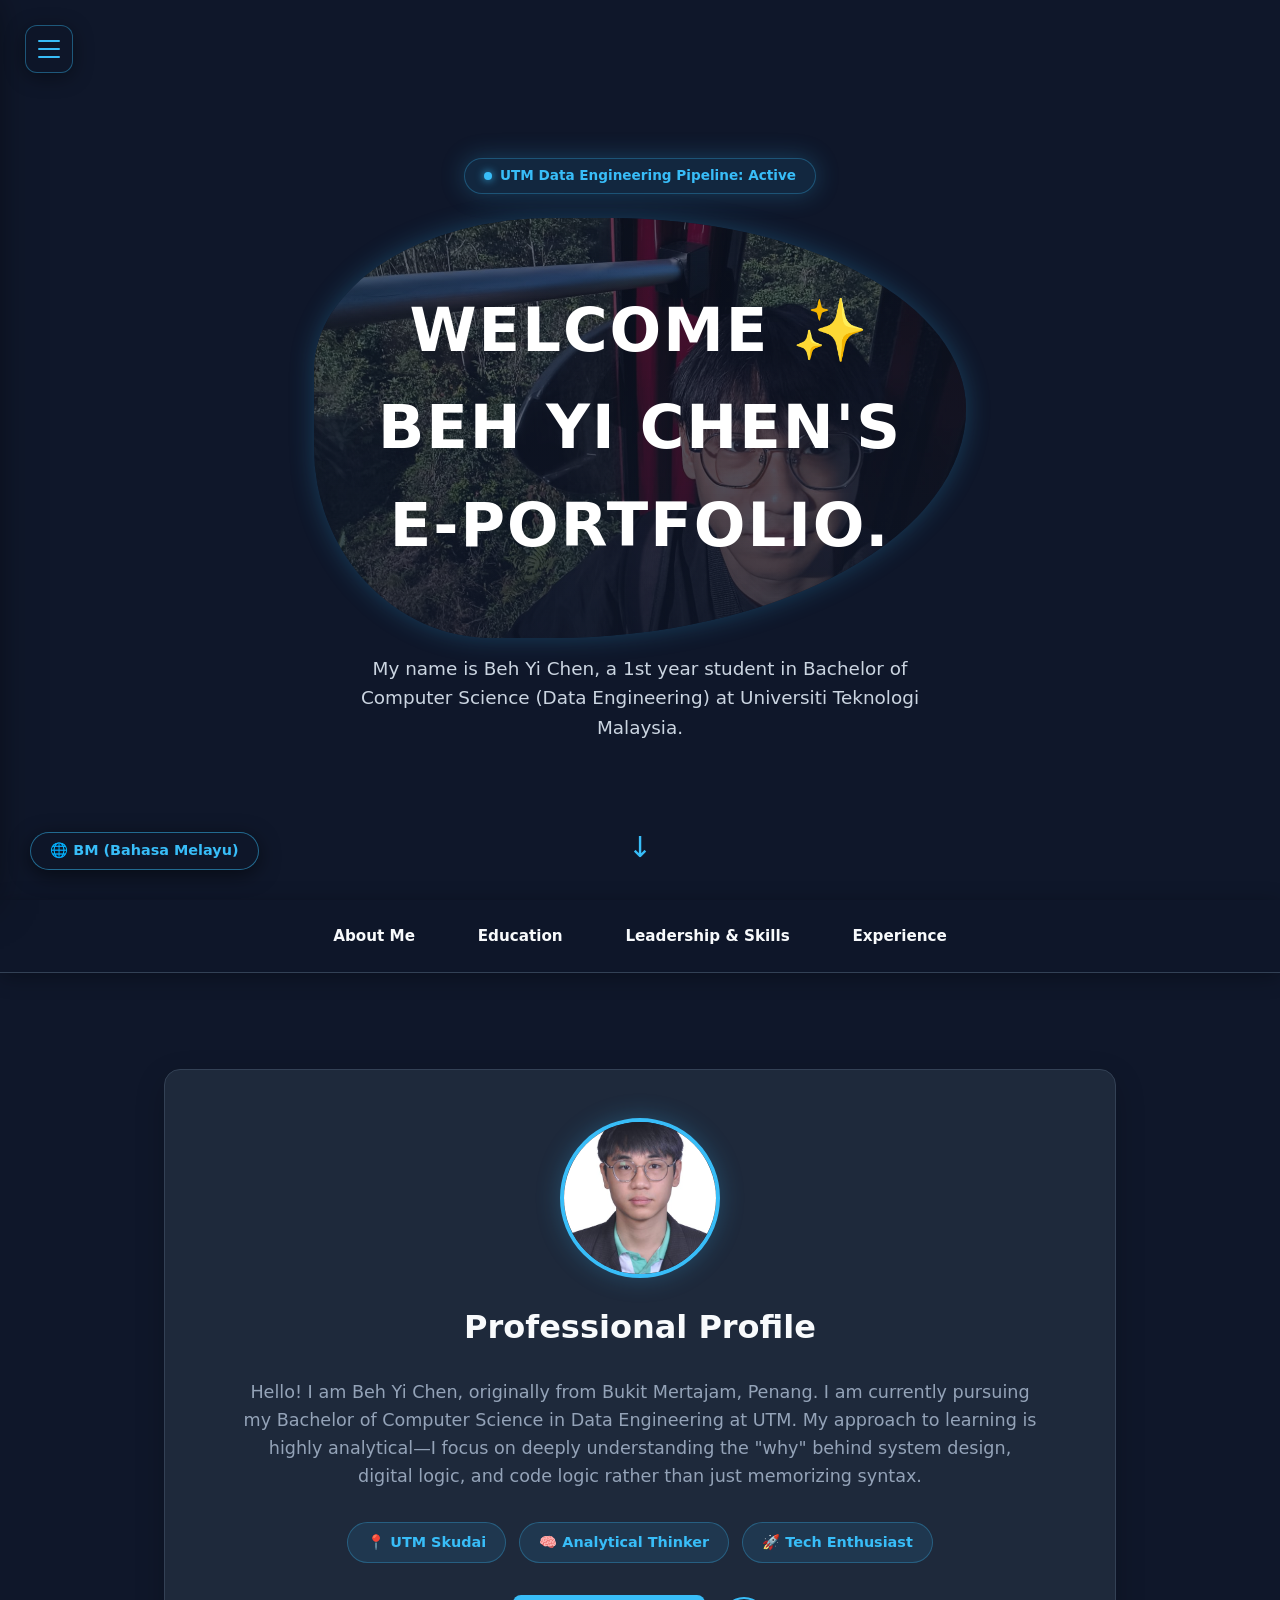
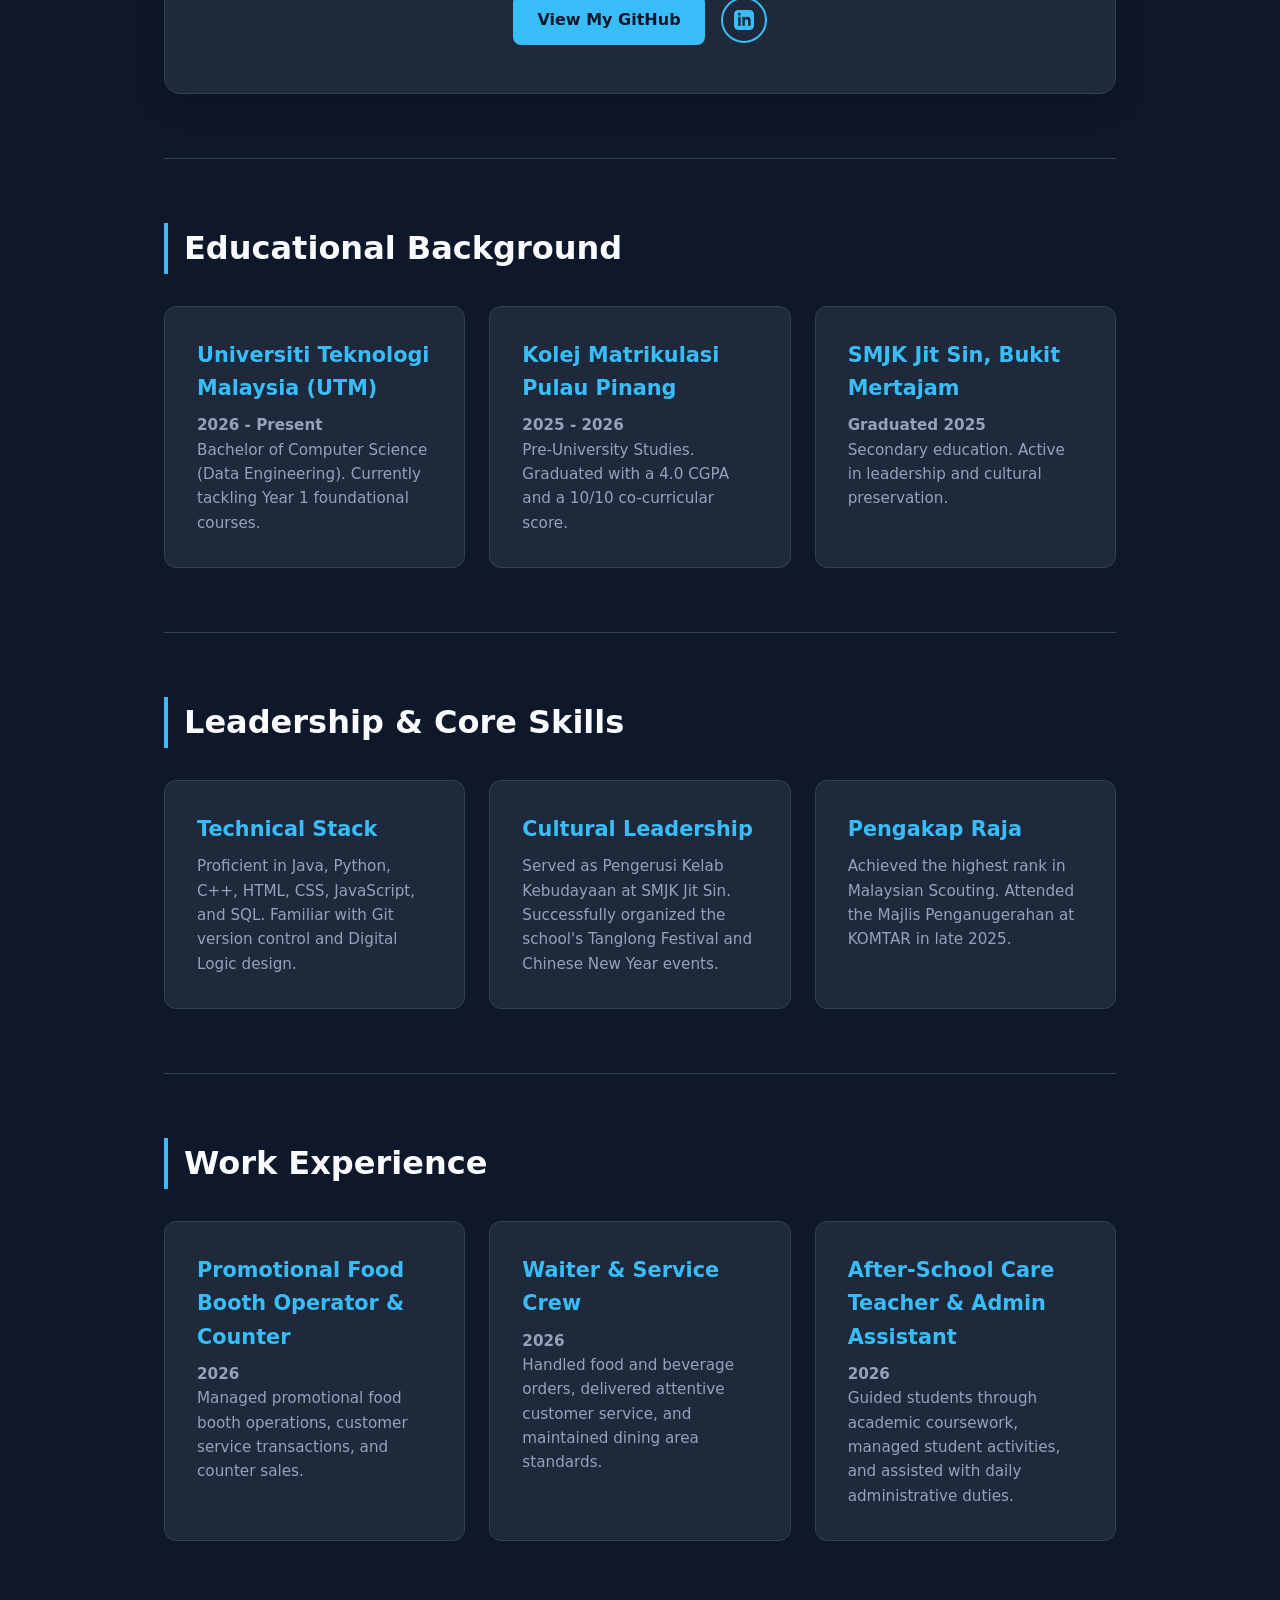
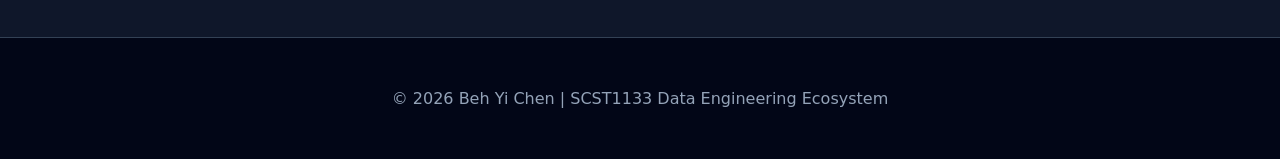
==== index.html @ 37c70fde "Initial portfolio upload" ====
<!DOCTYPE html>
<html lang="en">
<head>
  <meta charset="UTF-8">
  <meta name="viewport" content="width=device-width, initial-scale=1.0">
  <title>Beh Yi Chen | Data Engineering E-Portfolio</title>
  
  <style>
    /* --- 1. BASE SETTINGS & VARIABLES --- */
    :root {
      --bg-main: #0f172a;       /* Deep slate background */
      --bg-card: #1e293b;       /* Slightly lighter slate for cards */
      --accent-color: #38bdf8;  /* Vibrant tech blue */
      --text-main: #f8fafc;     /* Crisp white text */
      --text-muted: #94a3b8;    /* Gray text for secondary info */
      --glow-shadow: 0 0 25px rgba(56, 189, 248, 0.25);
    }

    html {
      scroll-behavior: smooth;
    }

    * {
      margin: 0;
      padding: 0;
      box-sizing: border-box;
      font-family: 'Segoe UI', system-ui, sans-serif;
      transition: background-color 0.3s ease, border-color 0.3s ease;
    }

    body {
      background-color: var(--bg-main);
      color: var(--text-main);
      line-height: 1.6;
      position: relative;
    }

    /* --- 2. TOP-LEFT HAMBURGER MENU ICON & DRAWER --- */
    .menu-icon-btn {
      position: fixed;
      top: 25px;
      left: 25px;
      width: 48px;
      height: 48px;
      background: rgba(15, 23, 42, 0.85);
      backdrop-filter: blur(12px);
      border: 1px solid rgba(56, 189, 248, 0.4);
      border-radius: 12px;
      display: flex;
      flex-direction: column;
      justify-content: center;
      align-items: center;
      gap: 6px;
      cursor: pointer;
      z-index: 1001;
      box-shadow: 0 4px 20px rgba(0,0,0,0.4);
      transition: all 0.3s ease;
    }

    .menu-icon-btn span {
      display: block;
      width: 22px;
      height: 2px;
      background-color: var(--accent-color);
      border-radius: 2px;
      transition: all 0.3s ease;
    }

    .menu-icon-btn:hover {
      background: var(--accent-color);
      border-color: var(--accent-color);
      box-shadow: var(--glow-shadow);
      transform: scale(1.05);
    }

    .menu-icon-btn:hover span {
      background-color: #0f172a;
    }

    /* Slide-out Navigation Drawer */
    .side-drawer {
      position: fixed;
      top: 0;
      left: -320px;
      width: 300px;
      height: 100vh;
      background: rgba(15, 23, 42, 0.96);
      backdrop-filter: blur(20px);
      border-right: 1px solid rgba(56, 189, 248, 0.3);
      z-index: 1002;
      padding: 3rem 2rem;
      transition: left 0.35s cubic-bezier(0.4, 0, 0.2, 1);
      box-shadow: 10px 0 40px rgba(0,0,0,0.6);
      overflow-y: auto;
    }

    .side-drawer.open {
      left: 0;
    }

    .drawer-header {
      font-size: 1.15rem;
      font-weight: 800;
      color: var(--accent-color);
      margin-bottom: 1.2rem;
      text-transform: uppercase;
      letter-spacing: 1px;
      border-bottom: 1px solid #334155;
      padding-bottom: 0.8rem;
    }

    .drawer-links {
      list-style: none;
      display: flex;
      flex-direction: column;
      gap: 1rem;
      margin-bottom: 2rem;
    }

    .drawer-links a {
      color: var(--text-main);
      text-decoration: none;
      font-size: 1.05rem;
      font-weight: 600;
      padding: 0.7rem 1rem;
      border-radius: 8px;
      background: rgba(30, 41, 59, 0.5);
      border: 1px solid #334155;
      display: block;
      transition: all 0.25s ease;
    }

    .drawer-links a:hover {
      background: rgba(56, 189, 248, 0.15);
      color: var(--accent-color);
      border-color: var(--accent-color);
      transform: translateX(6px);
      box-shadow: var(--glow-shadow);
    }

    /* Backdrop Overlay */
    .drawer-overlay {
      position: fixed;
      top: 0; left: 0; width: 100%; height: 100%;
      background: rgba(3, 7, 18, 0.7);
      backdrop-filter: blur(4px);
      z-index: 1000;
      opacity: 0;
      visibility: hidden;
      transition: all 0.3s ease;
    }

    .drawer-overlay.active {
      opacity: 1;
      visibility: visible;
    }

    /* --- 3. FULL SCREEN HERO SECTION --- */
    #hero-section {
      height: 100vh;
      display: flex;
      flex-direction: column;
      justify-content: center;
      align-items: center;
      text-align: center;
      background-color: var(--bg-main); 
      position: relative;
      color: white;
      overflow: hidden; 
    }

    .pipeline-badge {
      display: inline-flex;
      align-items: center;
      gap: 0.5rem;
      background: rgba(56, 189, 248, 0.1);
      border: 1px solid rgba(56, 189, 248, 0.3);
      padding: 0.4rem 1.2rem;
      border-radius: 50px;
      font-size: 0.85rem;
      font-weight: 600;
      color: var(--accent-color);
      margin-bottom: 1.5rem;
      animation: fadeInDown 0.8s ease-out;
      box-shadow: var(--glow-shadow);
    }

    .status-dot {
      width: 8px;
      height: 8px;
      background-color: var(--accent-color);
      border-radius: 50%;
      box-shadow: 0 0 8px var(--accent-color);
      animation: pulseDot 2s infinite;
    }

    @keyframes pulseDot {
      0% { transform: scale(0.95); opacity: 0.8; }
      50% { transform: scale(1.2); opacity: 1; }
      100% { transform: scale(0.95); opacity: 0.8; }
    }

    .title-container {
      position: relative;
      display: flex;
      justify-content: center;
      align-items: center;
      padding: 4rem; 
      margin-bottom: 1rem;
    }

    .photo-frame {
      position: absolute;
      top: 0; left: 0; right: 0; bottom: 0;
      z-index: 0; 
      background: linear-gradient(rgba(15, 23, 42, 0.6), rgba(15, 23, 42, 0.8)), url('image/WhatsApp Image 2026-11-10 at 23.39.42.jpeg') center/cover;
      border-radius: 40% 60% 70% 30% / 40% 50% 60% 50%;
      animation: morphBlob 8s ease-in-out infinite alternate;
      box-shadow: var(--glow-shadow); 
    }

    #hero-section h1 {
      position: relative;
      z-index: 1; 
      font-size: 3.8rem;
      letter-spacing: 2px;
      text-transform: uppercase;
      animation: fadeInDown 1s ease-out;
    }

    #hero-section p {
      font-size: 1.15rem;
      color: #cbd5e1;
      max-width: 620px;
      animation: fadeInUp 1s ease-out 0.3s both;
      position: relative;
      z-index: 1;
    }

    .scroll-arrow {
      position: absolute;
      bottom: 30px;
      font-size: 1.8rem;
      color: var(--accent-color);
      text-decoration: none;
      animation: bounce 2s infinite, fadeIn 1s ease-out 1s both;
    }

    /* --- 4. STICKY NAVIGATION --- */
    nav {
      position: sticky;
      top: 0;
      background-color: rgba(15, 23, 42, 0.92);
      backdrop-filter: blur(12px);
      padding: 1rem;
      text-align: center;
      z-index: 99;
      border-bottom: 1px solid #334155;
      box-shadow: 0 4px 20px rgba(0,0,0,0.3);
    }
    
    nav a {
      color: var(--text-main);
      text-decoration: none;
      margin: 0 0.8rem;
      font-weight: 600;
      padding: 0.5rem 1rem;
      border-radius: 6px;
      transition: all 0.25s ease;
      display: inline-block;
      font-size: 0.95rem;
    }

    nav a:hover, nav a.active-nav {
      background-color: var(--bg-card);
      color: var(--accent-color);
      transform: translateY(-2px);
      box-shadow: var(--glow-shadow);
    }

    /* --- 5. MAIN LAYOUT & SECTIONS --- */
    main {
      max-width: 1000px;
      margin: 0 auto;
      padding: 2rem 1.5rem;
    }

    section {
      padding: 4rem 0;
      border-bottom: 1px solid #334155;
    }

    section:last-child {
      border-bottom: none;
    }

    h2 {
      font-size: 2rem;
      margin-bottom: 2rem;
      color: var(--text-main);
      border-left: 4px solid var(--accent-color);
      padding-left: 1rem;
    }

    /* --- 6. ABOUT SECTION & PROFILE --- */
    .about-card {
      background-color: var(--bg-card);
      padding: 3rem 2rem;
      border-radius: 16px;
      border: 1px solid #334155;
      box-shadow: 0 10px 30px rgba(0,0,0,0.2);
      text-align: center;
      transition: all 0.3s ease;
    }

    .about-card:hover {
      border-color: var(--accent-color);
      box-shadow: var(--glow-shadow);
    }

    .profile-container {
      display: flex;
      flex-direction: column;
      align-items: center;
      margin-bottom: 1.5rem;
    }

    .profile-pic {
      width: 160px;
      height: 160px;
      border-radius: 50%;
      object-fit: cover;
      border: 4px solid var(--accent-color);
      box-shadow: var(--glow-shadow);
      margin-bottom: 1.5rem;
      transition: transform 0.3s ease;
    }

    .profile-pic:hover {
      transform: scale(1.05);
    }

    .badge-container {
      display: flex;
      flex-wrap: wrap;
      justify-content: center;
      gap: 0.8rem;
      margin: 2rem 0;
    }

    .badge {
      background: rgba(56, 189, 248, 0.1);
      color: var(--accent-color);
      padding: 0.5rem 1.2rem;
      border-radius: 50px;
      font-size: 0.9rem;
      font-weight: 600;
      border: 1px solid rgba(56, 189, 248, 0.3);
    }

    /* --- 7. GENERAL GRID CARDS --- */
    .grid-container {
      display: grid;
      grid-template-columns: repeat(auto-fit, minmax(280px, 1fr));
      gap: 1.5rem;
    }

    .card {
      background-color: var(--bg-card);
      padding: 2rem;
      border-radius: 12px;
      border: 1px solid #334155;
      transition: all 0.3s ease;
      cursor: pointer;
    }

    .card:hover {
      transform: translateY(-5px);
      border-color: var(--accent-color);
      box-shadow: 0 12px 25px rgba(0, 0, 0, 0.3), var(--glow-shadow);
    }

    .card h3 {
      color: var(--accent-color);
      margin-bottom: 0.5rem;
      font-size: 1.3rem;
    }

    .card p {
      color: var(--text-muted);
      font-size: 0.95rem;
    }

    /* --- 8. BUTTONS & LINKEDIN --- */
    .action-buttons {
      display: flex;
      justify-content: center;
      align-items: center;
      gap: 1rem; 
      margin-top: 1.5rem;
    }

    .btn {
      display: inline-block;
      padding: 0.75rem 1.5rem;
      background-color: var(--accent-color);
      color: #0f172a;
      text-decoration: none;
      border-radius: 8px;
      font-weight: bold;
      transition: all 0.2s ease;
      border: none;
      cursor: pointer;
    }

    .btn:hover {
      background-color: #7dd3fc;
      box-shadow: var(--glow-shadow);
    }

    .btn-icon {
      display: inline-flex;
      justify-content: center;
      align-items: center;
      width: 46px; 
      height: 46px;
      background-color: transparent;
      color: var(--accent-color);
      border: 2px solid var(--accent-color);
      border-radius: 50%;
      transition: all 0.2s ease;
      text-decoration: none;
    }

    .btn-icon:hover {
      background-color: var(--accent-color);
      color: #0f172a; 
      box-shadow: var(--glow-shadow);
    }

    /* --- 9. FLOATING CONTROLS (Bottom-Left & Bottom-Right) --- */
    .lang-floating-btn {
      position: fixed;
      bottom: 30px;
      left: 30px;
      background: rgba(15, 23, 42, 0.9);
      backdrop-filter: blur(12px);
      color: var(--accent-color);
      border: 1px solid rgba(56, 189, 248, 0.5);
      padding: 0.6rem 1.2rem;
      border-radius: 50px;
      display: flex;
      align-items: center;
      gap: 0.5rem;
      font-weight: 700;
      font-size: 0.9rem;
      z-index: 999;
      cursor: pointer;
      transition: all 0.3s ease;
      box-shadow: 0 5px 20px rgba(0,0,0,0.5);
    }

    .lang-floating-btn:hover {
      background: var(--accent-color);
      color: #0f172a;
      box-shadow: var(--glow-shadow);
      transform: translateY(-3px);
    }

    .back-to-top {
      position: fixed;
      bottom: 30px;
      right: 30px;
      width: 45px;
      height: 45px;
      background: rgba(15, 23, 42, 0.85);
      backdrop-filter: blur(10px);
      color: var(--accent-color);
      border: 1px solid rgba(56, 189, 248, 0.4);
      border-radius: 50%;
      display: flex;
      justify-content: center;
      align-items: center;
      text-decoration: none;
      font-size: 1.2rem;
      z-index: 999;
      opacity: 0;
      visibility: hidden;
      transition: all 0.3s ease;
      box-shadow: 0 5px 15px rgba(0,0,0,0.5);
    }

    .back-to-top.visible {
      opacity: 1;
      visibility: visible;
    }

    .back-to-top:hover {
      background: var(--accent-color);
      color: #0f172a;
      box-shadow: var(--glow-shadow);
      transform: translateY(-3px);
    }

    /* --- 10. FOOTER --- */
    footer {
      text-align: center;
      padding: 3rem 1rem;
      background-color: #020617;
      color: var(--text-muted);
      border-top: 1px solid #334155;
    }

    /* --- 11. ANIMATIONS --- */
    @keyframes morphBlob {
      0% { border-radius: 40% 60% 70% 30% / 40% 50% 60% 50%; }
      100% { border-radius: 60% 40% 30% 70% / 60% 30% 70% 40%; }
    }
    @keyframes fadeInDown {
      from { opacity: 0; transform: translateY(-30px); }
      to { opacity: 1; transform: translateY(0); }
    }
    @keyframes fadeInUp {
      from { opacity: 0; transform: translateY(30px); }
      to { opacity: 1; transform: translateY(0); }
    }
    @keyframes fadeIn {
      from { opacity: 0; }
      to { opacity: 1; }
    }
    @keyframes bounce {
      0%, 20%, 50%, 80%, 100% { transform: translateY(0); }
      40% { transform: translateY(-20px); }
      60% { transform: translateY(-10px); }
    }
  </style>
</head>
<body>

  <!-- Top-Left Hamburger Menu Button -->
  <button class="menu-icon-btn" onclick="toggleDrawer()" aria-label="Toggle Menu">
    <span></span>
    <span></span>
    <span></span>
  </button>

  <!-- Slide-Out Drawer Menu (Includes Navigation & Contact Me) -->
  <div id="sideDrawer" class="side-drawer">
    <div class="drawer-header" data-en="Navigation" data-ms="Navigasi">Navigation</div>
    <ul class="drawer-links">
      <li><a href="index.html" data-en="🏠 Home" data-ms="🏠 Utama">🏠 Home</a></li>
      <li><a href="academics.html" data-en="📚 Academics Website" data-ms="📚 Laman Akademik">📚 Academics Website</a></li>
      <li><a href="projects.html" data-en="💻 Projects Website" data-ms="💻 Laman Projek">💻 Projects Website</a></li>
      <li><a href="curriculums.html" data-en="🏆 Curriculums Website" data-ms="🏆 Laman Kokurikulum">🏆 Curriculums Website</a></li>
    </ul>

    <div class="drawer-header" data-en="📞 Contact Me" data-ms="📞 Hubungi Saya">📞 Contact Me</div>
    <ul class="drawer-links">
      <li><a href="https://github.com/Chenbeh1219" target="_blank">🐙 GitHub</a></li>
      <li><a href="https://www.linkedin.com/in/beh-yi-chen-098758243/" target="_blank">💼 LinkedIn</a></li>
      <li><a href="mailto:behyichen1219@gmail.com">✉️ Email</a></li>
    </ul>
  </div>
  <div id="drawerOverlay" class="drawer-overlay" onclick="toggleDrawer()"></div>

  <!-- Bottom-Left Language Toggle Button -->
  <button id="langToggleBtn" class="lang-floating-btn" onclick="toggleLanguage()">
    🌐 BM (Bahasa Melayu)
  </button>

  <!-- Bottom-Right Back-to-Top Button -->
  <a href="#hero-section" id="backToTopBtn" class="back-to-top" title="Back to Top">↑</a>

  <!-- FULL SCREEN HERO SECTION -->
  <header id="hero-section">
    <div class="pipeline-badge" data-en="<span class='status-dot'></span> UTM Data Engineering Pipeline: Active" data-ms="<span class='status-dot'></span> Saluran Kejuruteraan Data UTM: Aktif">
      <span class="status-dot"></span> UTM Data Engineering Pipeline: Active
    </div>

    <div class="title-container">
      <div class="photo-frame"></div>
      <h1 data-en="Welcome ✨<br>Beh Yi Chen's<br>E-Portfolio." data-ms="Selamat Datang ✨<br>E-Portfolio<br>Beh Yi Chen.">Welcome ✨<br>Beh Yi Chen's<br>E-Portfolio.</h1>
    </div>
    <p data-en="My name is Beh Yi Chen, a 1st year student in Bachelor of Computer Science (Data Engineering) at Universiti Teknologi Malaysia." data-ms="Nama saya Beh Yi Chen, seorang pelajar tahun pertama Ijazah Sarjana Muda Sains Komputer (Kejuruteraan Data) di Universiti Teknologi Malaysia.">My name is Beh Yi Chen, a 1st year student in Bachelor of Computer Science (Data Engineering) at Universiti Teknologi Malaysia.</p>
    <a href="#nav-bar" class="scroll-arrow">↓</a>
  </header>

  <!-- STICKY NAVIGATION (Curriculums removed from here) -->
  <nav id="nav-bar">
    <a href="#about" class="nav-link" data-en="About Me" data-ms="Tentang Saya">About Me</a>
    <a href="#education" class="nav-link" data-en="Education" data-ms="Pendidikan">Education</a>
    <a href="#leadership" class="nav-link" data-en="Leadership & Skills" data-ms="Kepimpinan & Kemahiran">Leadership & Skills</a>
    <a href="#experience" class="nav-link" data-en="Experience" data-ms="Pengalaman">Experience</a>
  </nav>

  <!-- MAIN CONTENT -->
  <main>
    
    <!-- UPGRADED ABOUT SECTION -->
    <section id="about">
      <div class="about-card">
        
        <div class="profile-container">
          <!-- Exact user image path preserved -->
          <img src="image/WhatsApp Image 2026-10-11 at 23.28.41.jpeg" alt="Beh Yi Chen" class="profile-pic">
          <h2 style="border-left: none; padding-left: 0; margin-bottom: 0;" data-en="Professional Profile" data-ms="Profil Profesional">Professional Profile</h2>
        </div>
        
        <p style="font-size: 1.1rem; max-width: 800px; margin: 0 auto; color: var(--text-muted);" 
           data-en="Hello! I am Beh Yi Chen, originally from Bukit Mertajam, Penang. I am currently pursuing my Bachelor of Computer Science in Data Engineering at UTM. My approach to learning is highly analytical—I focus on deeply understanding the 'why' behind system design, digital logic, and code logic rather than just memorizing syntax."
           data-ms="Helo! Saya Beh Yi Chen, berasal dari Bukit Mertajam, Pulau Pinang. Saya kini sedang menuntut dalam Ijazah Sarjana Muda Sains Komputer (Kejuruteraan Data) di UTM. Pendekatan pembelajaran saya adalah sangat analitikal—saya memberi tumpuan kepada pemahaman mendalam tentang 'mengapa' disebalik reka bentuk sistem, logik digital, dan logik kod berbanding hanya menghafal sintaks.">
          Hello! I am Beh Yi Chen, originally from Bukit Mertajam, Penang. I am currently pursuing my Bachelor of Computer Science in Data Engineering at UTM. My approach to learning is highly analytical—I focus on deeply understanding the "why" behind system design, digital logic, and code logic rather than just memorizing syntax.
        </p>

        <div class="badge-container">
          <span class="badge">📍 UTM Skudai</span>
          <span class="badge" data-en="🧠 Analytical Thinker" data-ms="🧠 Pemikir Analitikal">🧠 Analytical Thinker</span>
          <span class="badge" data-en="🚀 Tech Enthusiast" data-ms="🚀 Peminat Teknologi">🚀 Tech Enthusiast</span>
        </div>
        
        <div class="action-buttons">
          <a href="https://github.com/Chenbeh1219" target="_blank" class="btn" data-en="View My GitHub" data-ms="Lihat GitHub Saya">View My GitHub</a>
          <a href="https://www.linkedin.com/in/beh-yi-chen-098758243/" target="_blank" class="btn-icon" title="View My LinkedIn">
            <svg xmlns="http://www.w3.org/2000/svg" viewBox="0 0 24 24" width="20" height="20" fill="currentColor">
              <path d="M19 0h-14c-2.761 0-5 2.239-5 5v14c0 2.761 2.239 5 5 5h14c2.762 0 5-2.239 5-5v-14c0-2.761-2.238-5-5-5zm-11 19h-3v-11h3v11zm-1.5-12.268c-.966 0-1.75-.79-1.75-1.764s.784-1.764 1.75-1.764 1.75.79 1.75 1.764-.783 1.764-1.75 1.764zm13.5 12.268h-3v-5.604c0-3.368-4-3.113-4 0v5.604h-3v-11h3v1.765c1.396-2.586 7-2.777 7 2.476v6.759z"/>
            </svg>
          </a>
        </div>
      
      </div>
    </section>

    <!-- EDUCATION TIMELINE -->
    <section id="education">
      <h2 data-en="Educational Background" data-ms="Latar Belakang Pendidikan">Educational Background</h2>
      <div class="grid-container">
        
        <div class="card">
          <h3>Universiti Teknologi Malaysia (UTM)</h3>
          <p><strong>2026 - <span data-en="Present" data-ms="Kini">Present</span></strong></p>
          <p data-en="Bachelor of Computer Science (Data Engineering). Currently tackling Year 1 foundational courses." data-ms="Ijazah Sarjana Muda Sains Komputer (Kejuruteraan Data). Sedang menempuh kursus asas Tahun 1.">Bachelor of Computer Science (Data Engineering). Currently tackling Year 1 foundational courses.</p>
        </div>

        <div class="card">
          <h3>Kolej Matrikulasi Pulau Pinang</h3>
          <p><strong>2025 - 2026</strong></p>
          <p data-en="Pre-University Studies. Graduated with a 4.0 CGPA and a 10/10 co-curricular score." data-ms="Pengajian Pra-Universiti. Graduasi dengan PNGK 4.0 dan skor kokurikulum 10/10.">Pre-University Studies. Graduated with a 4.0 CGPA and a 10/10 co-curricular score.</p>
        </div>

        <div class="card">
          <h3>SMJK Jit Sin, Bukit Mertajam</h3>
          <p><strong data-en="Graduated 2025" data-ms="Tamat 2025">Graduated 2025</strong></p>
          <p data-en="Secondary education. Active in leadership and cultural preservation." data-ms="Pendidikan menengah. Aktif dalam kepimpinan dan pemuliharaan budaya.">Secondary education. Active in leadership and cultural preservation.</p>
        </div>

      </div>
    </section>

    <!-- LEADERSHIP & SKILLS SECTION -->
    <section id="leadership">
      <h2 data-en="Leadership & Core Skills" data-ms="Kepimpinan & Kemahiran Teras">Leadership & Core Skills</h2>
      <div class="grid-container">
        
        <div class="card">
          <h3 data-en="Technical Stack" data-ms="Timbunan Teknikal">Technical Stack</h3>
          <p data-en="Proficient in Java, Python, C++, HTML, CSS, JavaScript, and SQL. Familiar with Git version control and Digital Logic design." data-ms="Mahir dalam Java, Python, C++, HTML, CSS, JavaScript, dan SQL. Berpengalaman dengan kawalan versi Git dan reka bentuk Logik Digital.">Proficient in Java, Python, C++, HTML, CSS, JavaScript, and SQL. Familiar with Git version control and Digital Logic design.</p>
        </div>

        <div class="card">
          <h3 data-en="Cultural Leadership" data-ms="Kepimpinan Kebudayaan">Cultural Leadership</h3>
          <p data-en="Served as Pengerusi Kelab Kebudayaan at SMJK Jit Sin. Successfully organized the school's Tanglong Festival and Chinese New Year events." data-ms="Pernah berkhidmat sebagai Pengerusi Kelab Kebudayaan di SMJK Jit Sin. Berjaya menganjurkan Pesta Tanglung dan sambutan Tahun Baru Cina sekolah.">Served as Pengerusi Kelab Kebudayaan at SMJK Jit Sin. Successfully organized the school's Tanglong Festival and Chinese New Year events.</p>
        </div>

        <div class="card">
          <h3>Pengakap Raja</h3>
          <p data-en="Achieved the highest rank in Malaysian Scouting. Attended the Majlis Penganugerahan at KOMTAR in late 2025." data-ms="Mencapai pangkat tertinggi dalam Pengakap Malaysia. Menghadiri Majlis Penganugerahan di KOMTAR pada lewat 2025.">Achieved the highest rank in Malaysian Scouting. Attended the Majlis Penganugerahan at KOMTAR in late 2025.</p>
        </div>

      </div>
    </section>

    <!-- EXPERIENCE SECTION (Moved to Bottom) -->
    <section id="experience">
      <h2 data-en="Work Experience" data-ms="Pengalaman Kerja">Work Experience</h2>
      <div class="grid-container">
        
        <div class="card">
          <h3 data-en="Promotional Food Booth Operator & Counter" data-ms="Pengendali Gerai Makanan Promosi & Kaunter">Promotional Food Booth Operator & Counter</h3>
          <p><strong>2026</strong></p>
          <p data-en="Managed promotional food booth operations, customer service transactions, and counter sales." data-ms="Menguruskan operasi gerai makanan promosi, transaksi perkhidmatan pelanggan, dan jualan kaunter.">Managed promotional food booth operations, customer service transactions, and counter sales.</p>
        </div>

        <div class="card">
          <h3 data-en="Waiter & Service Crew" data-ms="Pelayan & Kru Perkhidmatan">Waiter & Service Crew</h3>
          <p><strong>2026</strong></p>
          <p data-en="Handled food and beverage orders, delivered attentive customer service, and maintained dining area standards." data-ms="Mengendalikan pesanan makanan dan minuman, memberikan perkhidmatan pelanggan yang teliti, dan mengekalkan kawasan makan.">Handled food and beverage orders, delivered attentive customer service, and maintained dining area standards.</p>
        </div>

        <div class="card">
          <h3 data-en="After-School Care Teacher & Admin Assistant" data-ms="Guru Pusat Tuisyen & Pembantu Pentadbiran">After-School Care Teacher & Admin Assistant</h3>
          <p><strong>2026</strong></p>
          <p data-en="Guided students through academic coursework, managed student activities, and assisted with daily administrative duties." data-ms="Membimbing pelajar melalui kerja kursus akademik, menguruskan aktiviti pelajar, dan membantu tugas pentadbiran harian.">Guided students through academic coursework, managed student activities, and assisted with daily administrative duties.</p>
        </div>

      </div>
    </section>
  </main>

  <!-- FOOTER -->
  <footer>
    <p>&copy; 2026 Beh Yi Chen | SCST1133 <span data-en="Data Engineering Ecosystem" data-ms="Ekosistem Kejuruteraan Data">Data Engineering Ecosystem</span></p>
  </footer>

  <!-- --- JAVASCRIPT FOR DRAWER, LANGUAGE, & SCROLL --- -->
  <script>
    // 1. Toggle Hamburger Menu Drawer
    function toggleDrawer() {
      const drawer = document.getElementById('sideDrawer');
      const overlay = document.getElementById('drawerOverlay');
      drawer.classList.toggle('open');
      overlay.classList.toggle('active');
    }

    // 2. Language Toggle Function
    let currentLang = 'en';

    function toggleLanguage() {
      const btn = document.getElementById('langToggleBtn');
      const translatableElements = document.querySelectorAll('[data-en][data-ms]');

      if (currentLang === 'en') {
        currentLang = 'ms';
        btn.innerHTML = '🌐 EN (Switch to English)';
        localStorage.setItem('portfolio-lang', 'ms');
      } else {
        currentLang = 'en';
        btn.innerHTML = '🌐 BM (Bahasa Melayu)';
        localStorage.setItem('portfolio-lang', 'en');
      }

      translatableElements.forEach(el => {
        el.innerHTML = el.getAttribute(`data-${currentLang}`);
      });
    }

    // Load saved language preference on startup
    window.addEventListener('DOMContentLoaded', () => {
      const savedLang = localStorage.getItem('portfolio-lang');
      if (savedLang === 'ms') {
        currentLang = 'en';
        toggleLanguage();
      }
    });

    // 3. Show/Hide Back-to-Top Button on Scroll
    const backToTopBtn = document.getElementById('backToTopBtn');
    window.addEventListener('scroll', () => {
      if (window.scrollY > 400) {
        backToTopBtn.classList.add('visible');
      } else {
        backToTopBtn.classList.remove('visible');
      }
    });

    // 4. Active Scroll-Spy for Navbar Links
    const sections = document.querySelectorAll('section');
    const navLinks = document.querySelectorAll('.nav-link');

    window.addEventListener('scroll', () => {
      let current = '';
      sections.forEach(section => {
        const sectionTop = section.offsetTop;
        if (pageYOffset >= (sectionTop - 150)) {
          current = section.getAttribute('id');
        }
      });

      navLinks.forEach(link => {
        link.classList.remove('active-nav');
        if (link.getAttribute('href') === `#${current}`) {
          link.classList.add('active-nav');
        }
      });
    });
  </script>

</body>
</html>
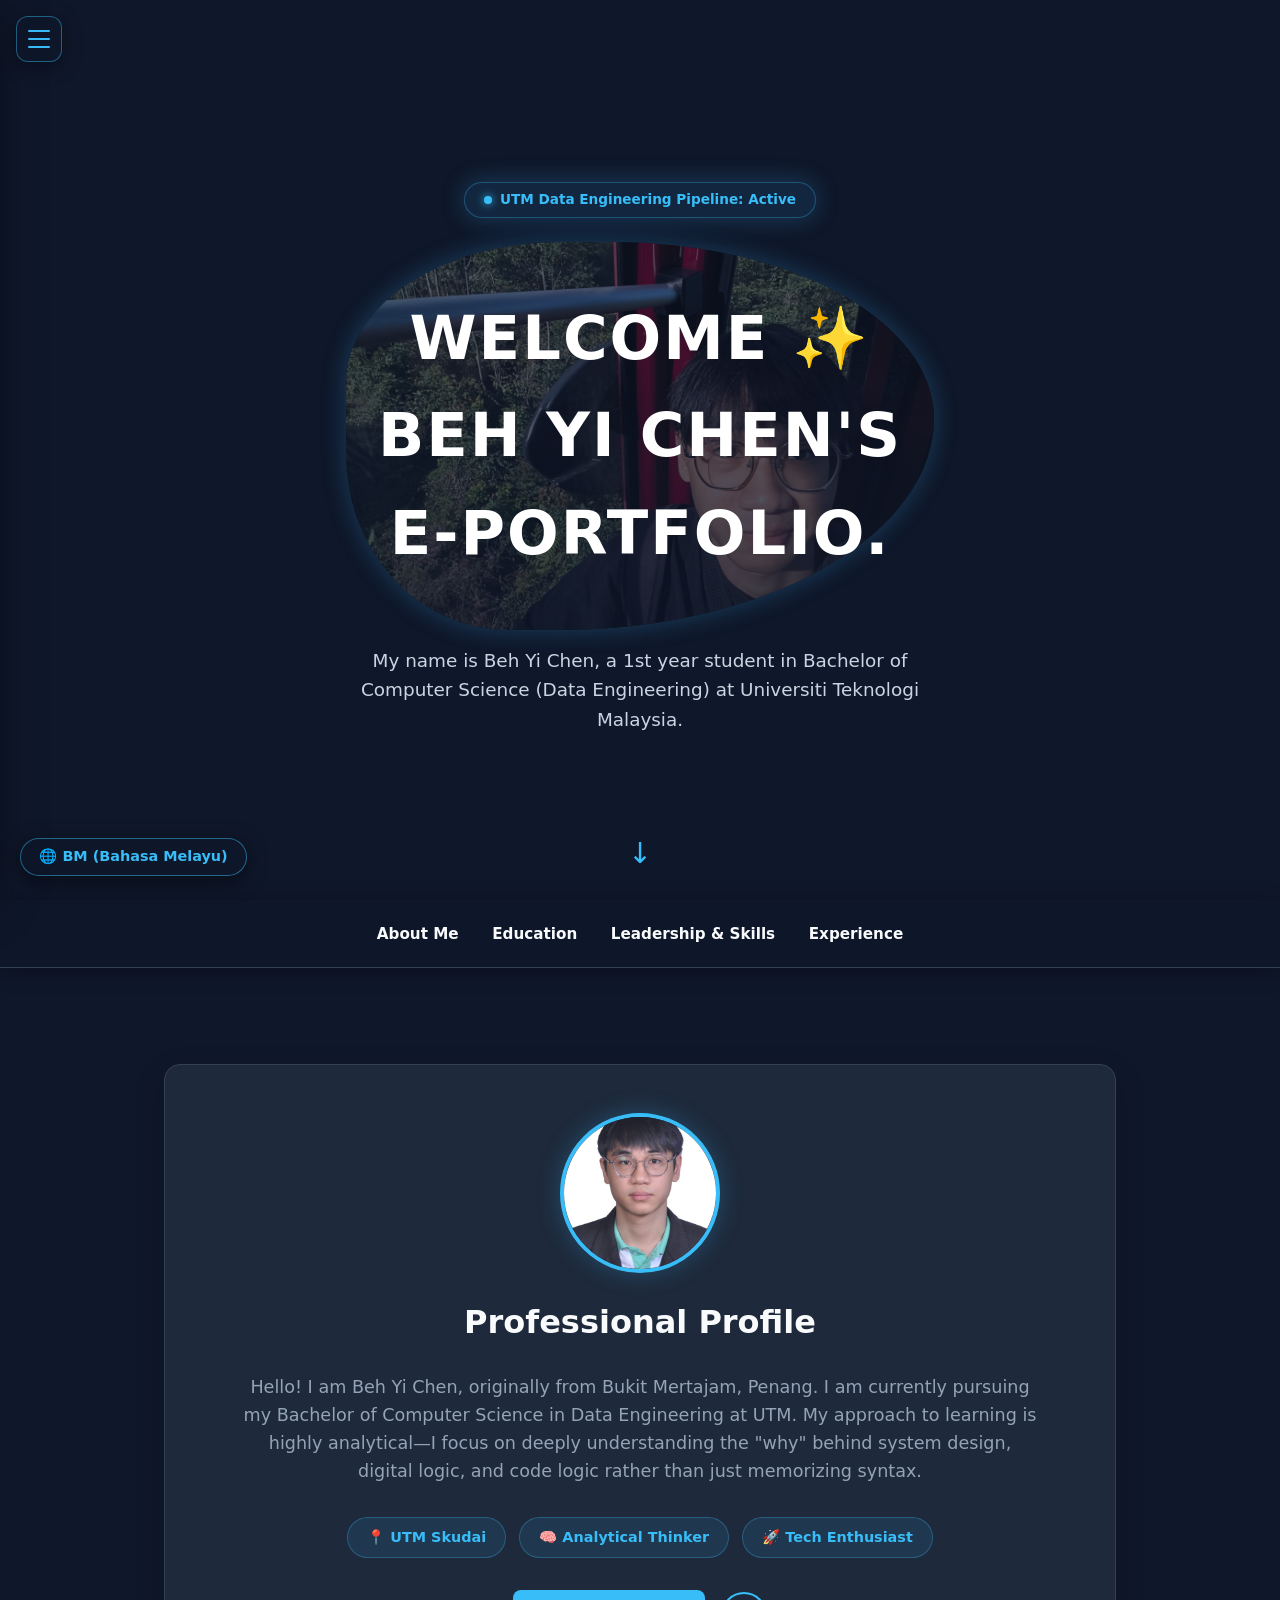
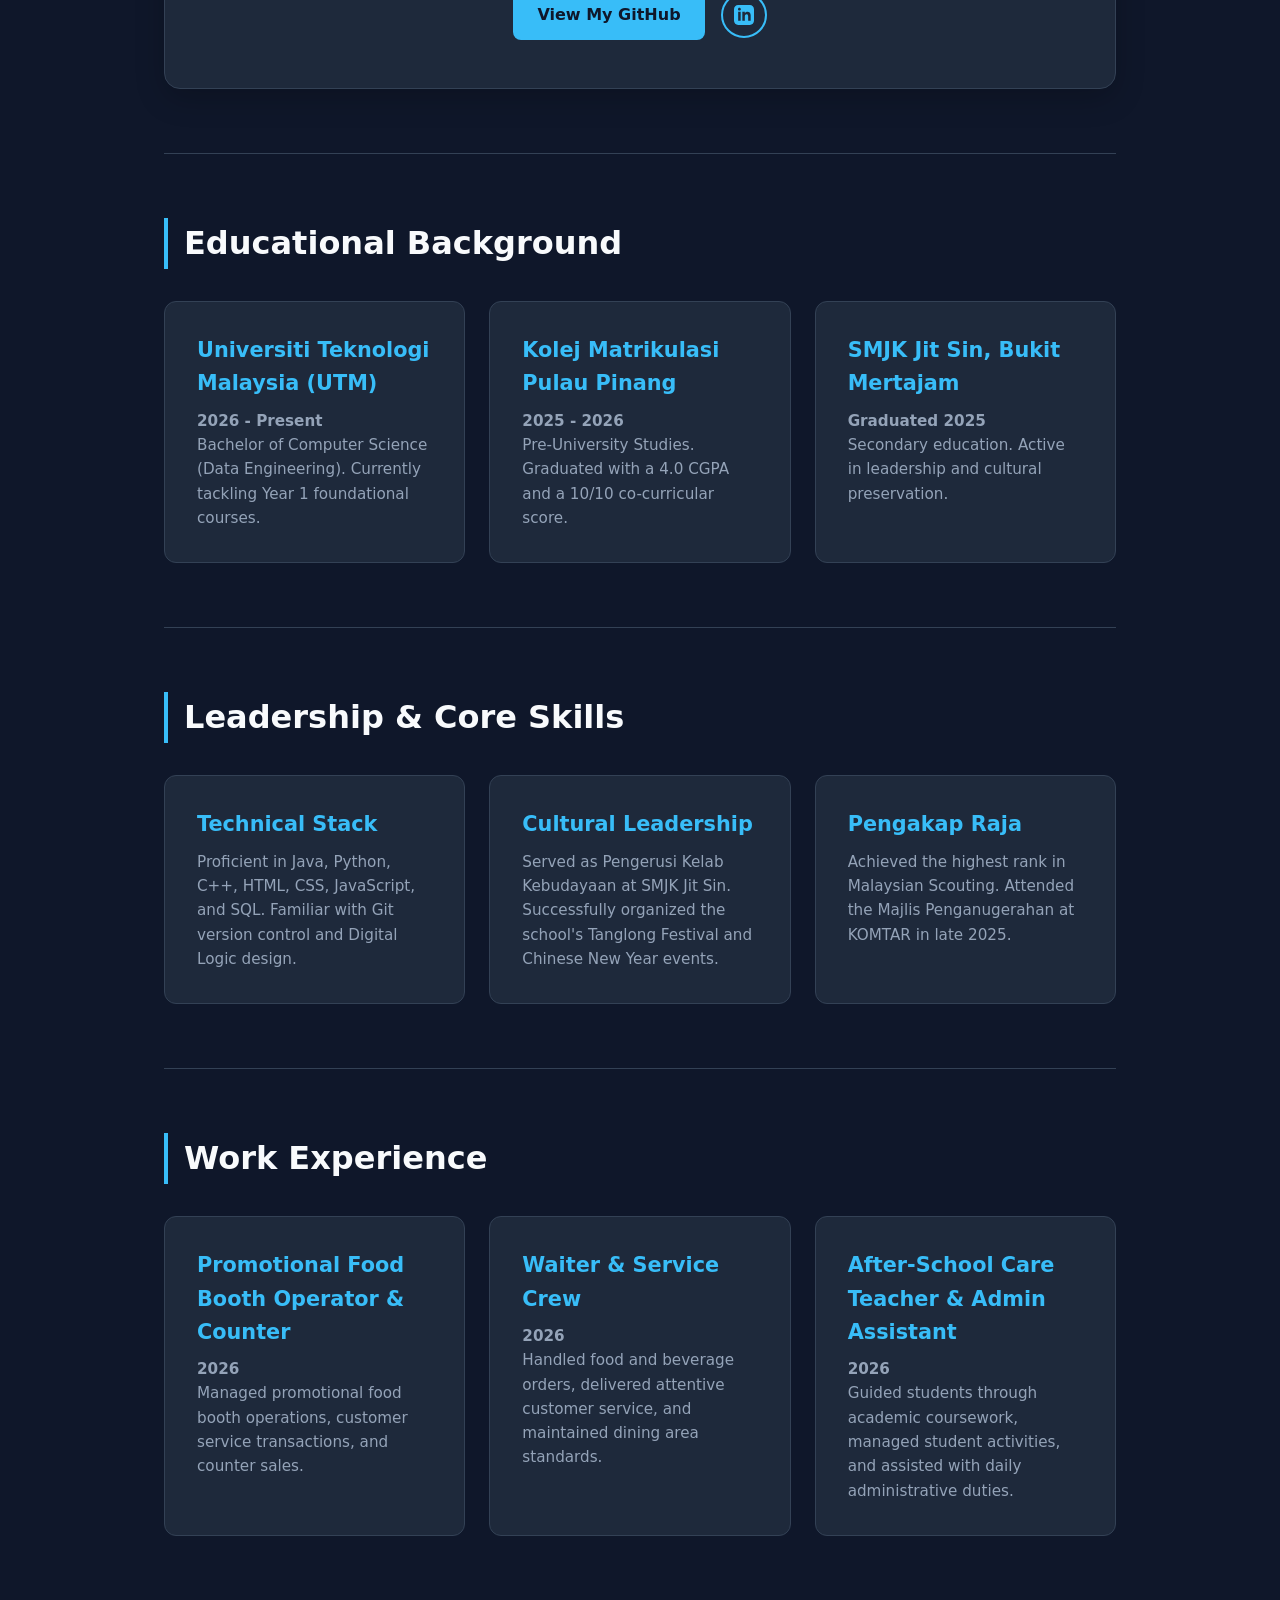
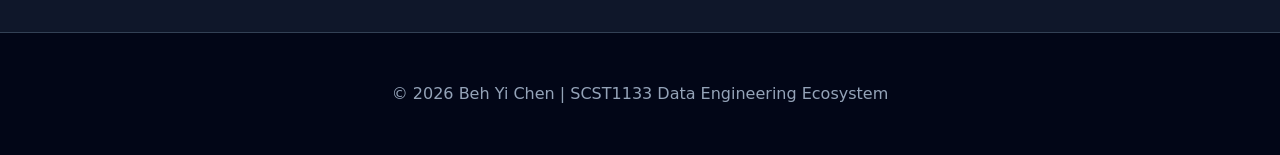
==== commit e250e6e2: "index-portfolio-updated" ====
--- a/index.html
+++ b/index.html
@@ -38,13 +38,13 @@
     /* --- 2. TOP-LEFT HAMBURGER MENU ICON & DRAWER --- */
     .menu-icon-btn {
       position: fixed;
-      top: 25px;
-      left: 25px;
-      width: 48px;
-      height: 48px;
-      background: rgba(15, 23, 42, 0.85);
+      top: 16px;
+      left: 16px;
+      width: 46px;
+      height: 46px;
+      background: rgba(15, 23, 42, 0.92);
       backdrop-filter: blur(12px);
-      border: 1px solid rgba(56, 189, 248, 0.4);
+      border: 1px solid rgba(56, 189, 248, 0.45);
       border-radius: 12px;
       display: flex;
       flex-direction: column;
@@ -83,6 +83,7 @@
       top: 0;
       left: -320px;
       width: 300px;
+      max-width: 85vw;
       height: 100vh;
       background: rgba(15, 23, 42, 0.96);
       backdrop-filter: blur(20px);
@@ -157,7 +158,7 @@
 
     /* --- 3. FULL SCREEN HERO SECTION --- */
     #hero-section {
-      height: 100vh;
+      min-height: 100vh;
       display: flex;
       flex-direction: column;
       justify-content: center;
@@ -166,7 +167,8 @@
       background-color: var(--bg-main); 
       position: relative;
       color: white;
-      overflow: hidden; 
+      overflow: hidden;
+      padding: 5rem 1.5rem 4rem 1.5rem;
     }
 
     .pipeline-badge {
@@ -205,7 +207,7 @@
       display: flex;
       justify-content: center;
       align-items: center;
-      padding: 4rem; 
+      padding: 3rem 2rem; 
       margin-bottom: 1rem;
     }
 
@@ -239,7 +241,7 @@
 
     .scroll-arrow {
       position: absolute;
-      bottom: 30px;
+      bottom: 24px;
       font-size: 1.8rem;
       color: var(--accent-color);
       text-decoration: none;
@@ -250,21 +252,25 @@
     nav {
       position: sticky;
       top: 0;
-      background-color: rgba(15, 23, 42, 0.92);
+      background-color: rgba(15, 23, 42, 0.94);
       backdrop-filter: blur(12px);
-      padding: 1rem;
+      padding: 0.9rem 1rem;
       text-align: center;
       z-index: 99;
       border-bottom: 1px solid #334155;
       box-shadow: 0 4px 20px rgba(0,0,0,0.3);
+      display: flex;
+      flex-wrap: wrap;
+      justify-content: center;
+      align-items: center;
+      gap: 0.4rem;
     }
     
     nav a {
       color: var(--text-main);
       text-decoration: none;
-      margin: 0 0.8rem;
       font-weight: 600;
-      padding: 0.5rem 1rem;
+      padding: 0.45rem 0.85rem;
       border-radius: 6px;
       transition: all 0.25s ease;
       display: inline-block;
@@ -441,13 +447,13 @@
     /* --- 9. FLOATING CONTROLS (Bottom-Left & Bottom-Right) --- */
     .lang-floating-btn {
       position: fixed;
-      bottom: 30px;
-      left: 30px;
-      background: rgba(15, 23, 42, 0.9);
+      bottom: 24px;
+      left: 20px;
+      background: rgba(15, 23, 42, 0.92);
       backdrop-filter: blur(12px);
       color: var(--accent-color);
       border: 1px solid rgba(56, 189, 248, 0.5);
-      padding: 0.6rem 1.2rem;
+      padding: 0.6rem 1.15rem;
       border-radius: 50px;
       display: flex;
       align-items: center;
@@ -469,11 +475,11 @@
 
     .back-to-top {
       position: fixed;
-      bottom: 30px;
-      right: 30px;
+      bottom: 24px;
+      right: 20px;
       width: 45px;
       height: 45px;
-      background: rgba(15, 23, 42, 0.85);
+      background: rgba(15, 23, 42, 0.9);
       backdrop-filter: blur(10px);
       color: var(--accent-color);
       border: 1px solid rgba(56, 189, 248, 0.4);
@@ -502,7 +508,58 @@
       transform: translateY(-3px);
     }
 
-    /* --- 10. FOOTER --- */
+    /* --- 10. MOBILE RESPONSIVE OVERLAP FIXES --- */
+    @media (max-width: 768px) {
+      body {
+        padding-bottom: 84px;
+      }
+
+      .menu-icon-btn {
+        top: 12px;
+        left: 12px;
+        width: 42px;
+        height: 42px;
+        border-radius: 10px;
+      }
+
+      nav {
+        justify-content: flex-start;
+        padding: 0.65rem 0.75rem 0.65rem 64px;
+        gap: 0.35rem;
+        min-height: 66px;
+      }
+
+      nav a {
+        margin: 0;
+        padding: 0.35rem 0.6rem;
+        font-size: 0.82rem;
+      }
+
+      #hero-section h1 {
+        font-size: 2.35rem;
+        letter-spacing: 1px;
+      }
+
+      .title-container {
+        padding: 2rem 1.25rem;
+      }
+
+      .lang-floating-btn {
+        bottom: 18px;
+        left: 14px;
+        padding: 0.5rem 0.95rem;
+        font-size: 0.8rem;
+      }
+
+      .back-to-top {
+        bottom: 18px;
+        right: 14px;
+        width: 40px;
+        height: 40px;
+      }
+    }
+
+    /* --- 11. FOOTER --- */
     footer {
       text-align: center;
       padding: 3rem 1rem;
@@ -511,7 +568,7 @@
       border-top: 1px solid #334155;
     }
 
-    /* --- 11. ANIMATIONS --- */
+    /* --- 12. ANIMATIONS --- */
     @keyframes morphBlob {
       0% { border-radius: 40% 60% 70% 30% / 40% 50% 60% 50%; }
       100% { border-radius: 60% 40% 30% 70% / 60% 30% 70% 40%; }
@@ -585,7 +642,7 @@
     <a href="#nav-bar" class="scroll-arrow">↓</a>
   </header>
 
-  <!-- STICKY NAVIGATION (Curriculums removed from here) -->
+  <!-- STICKY NAVIGATION -->
   <nav id="nav-bar">
     <a href="#about" class="nav-link" data-en="About Me" data-ms="Tentang Saya">About Me</a>
     <a href="#education" class="nav-link" data-en="Education" data-ms="Pendidikan">Education</a>
@@ -693,7 +750,7 @@
         <div class="card">
           <h3 data-en="Waiter & Service Crew" data-ms="Pelayan & Kru Perkhidmatan">Waiter & Service Crew</h3>
           <p><strong>2026</strong></p>
-          <p data-en="Handled food and beverage orders, delivered attentive customer service, and maintained dining area standards." data-ms="Mengendalikan pesanan makanan dan minuman, memberikan perkhidmatan pelanggan yang teliti, dan mengekalkan kawasan makan.">Handled food and beverage orders, delivered attentive customer service, and maintained dining area standards.</p>
+          <p data-en="Handled food and beverage orders, delivered attentive customer service, and maintained dining area standards." data-ms="Mengendalikan pesanan makanan dan minuman, memberikan perkhidmatan pelanggan yang teliti, dan mengekalkan standard kawasan makan.">Handled food and beverage orders, delivered attentive customer service, and maintained dining area standards.</p>
         </div>
 
         <div class="card">
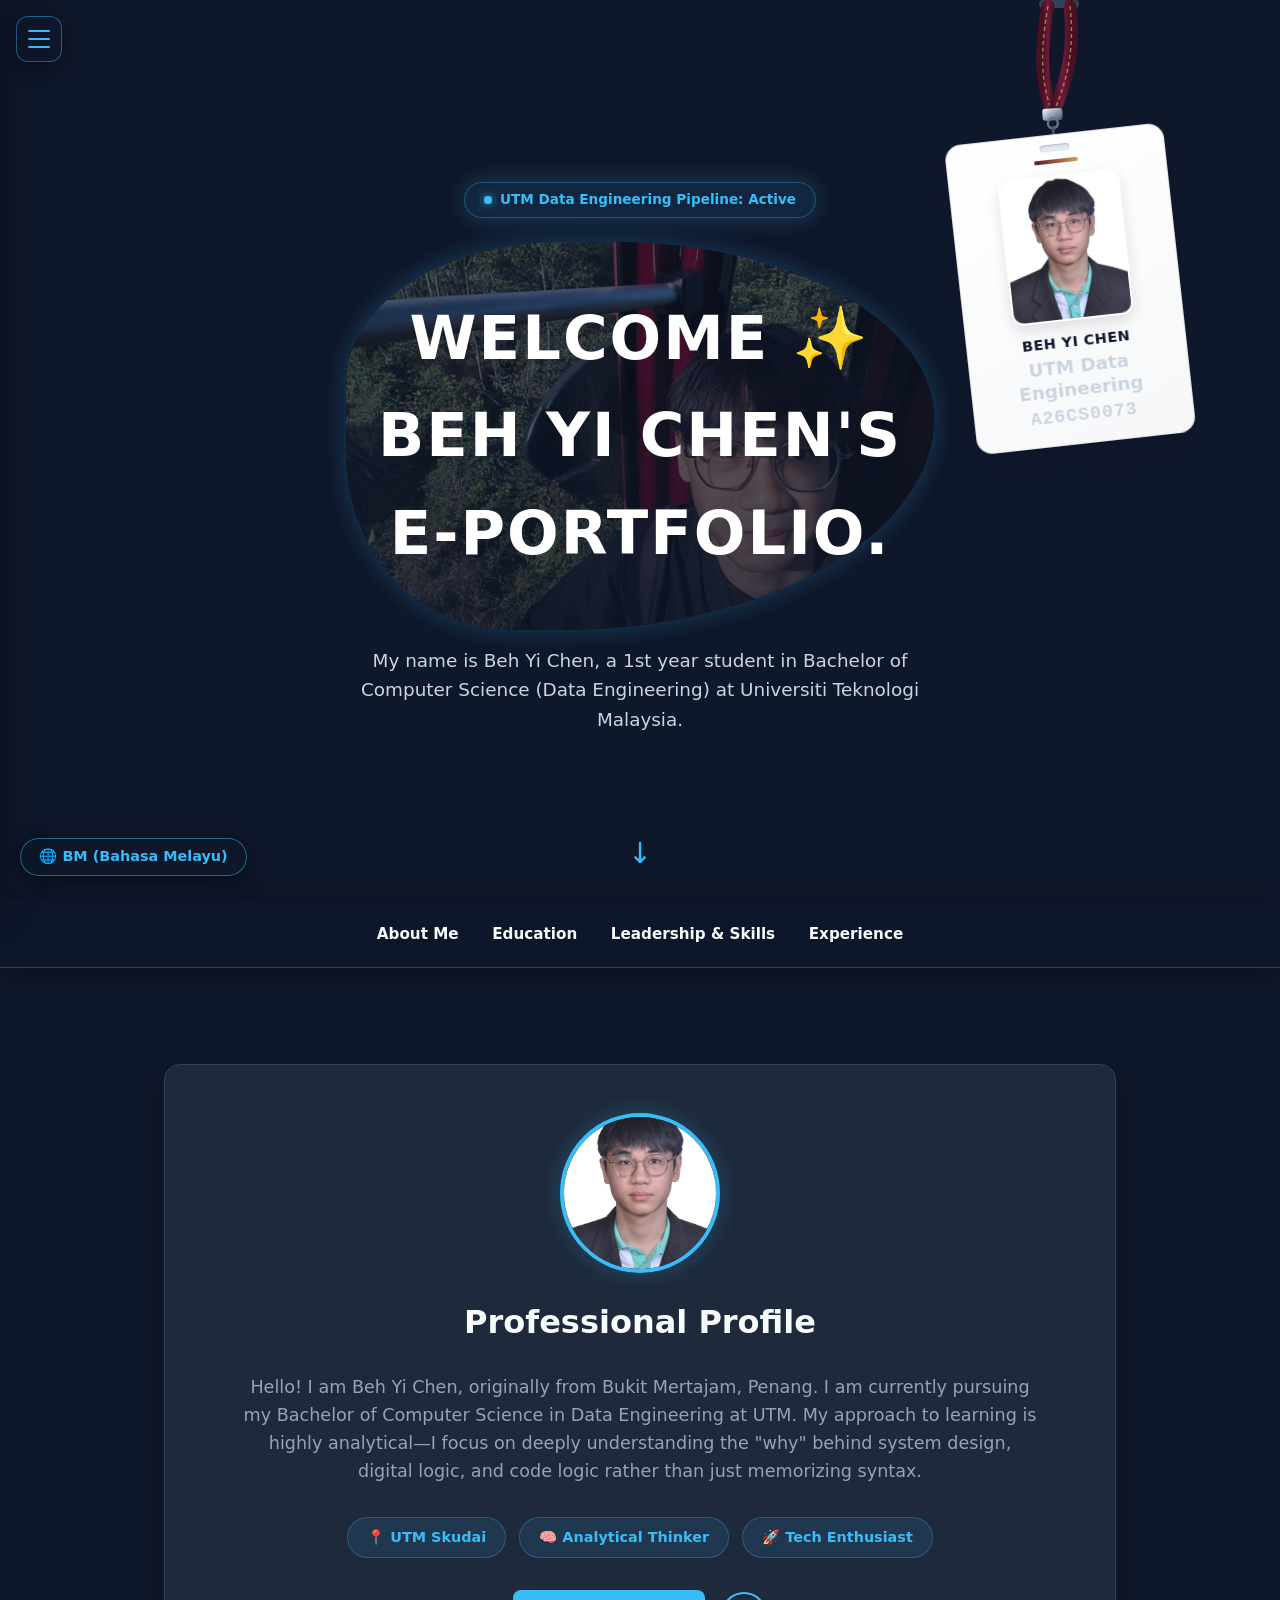
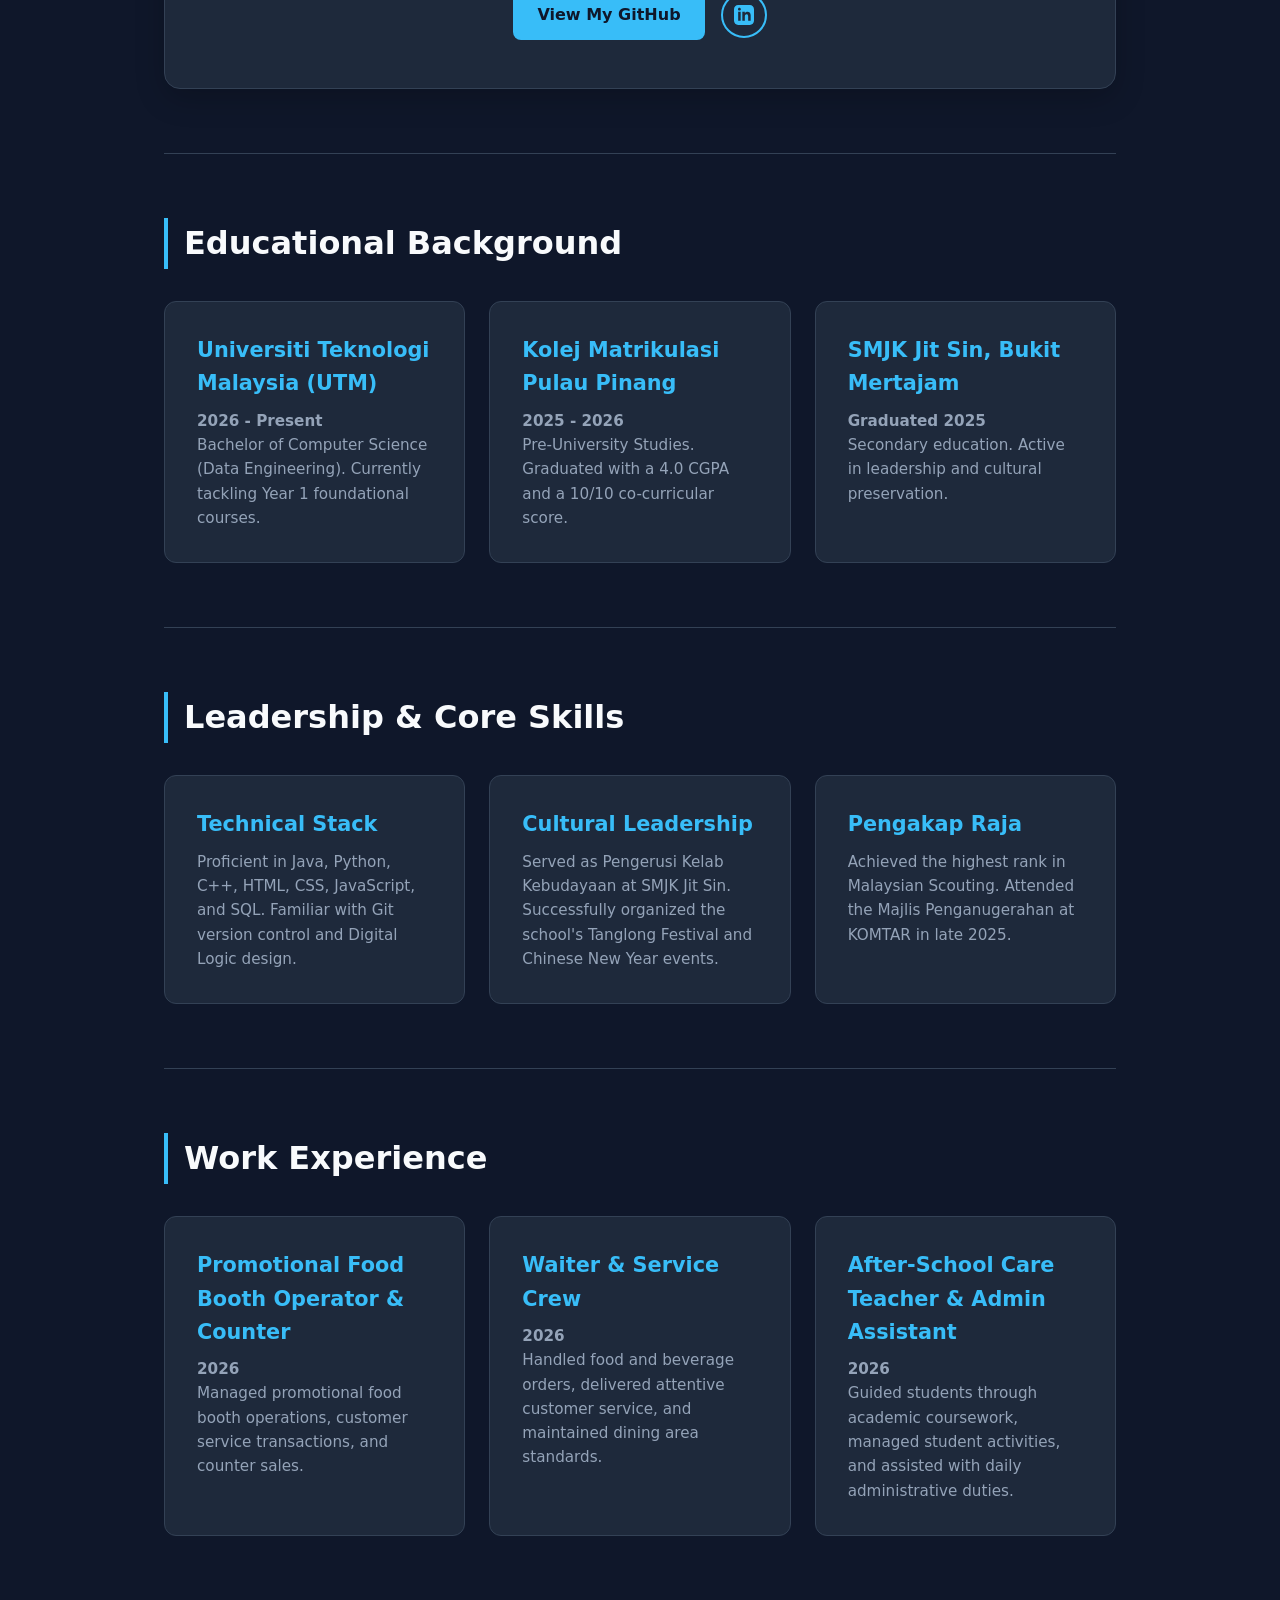
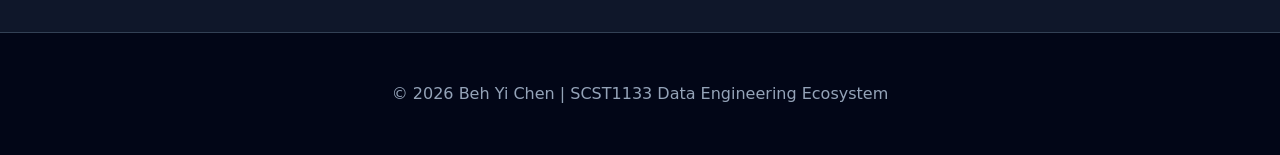
==== commit e04f8f67: "Add lanyard animation" ====
--- a/index.html
+++ b/index.html
@@ -4,6 +4,7 @@
   <meta charset="UTF-8">
   <meta name="viewport" content="width=device-width, initial-scale=1.0">
   <title>Beh Yi Chen | Data Engineering E-Portfolio</title>
+  <link rel="stylesheet" href="lanyard.css">
   
   <style>
     /* --- 1. BASE SETTINGS & VARIABLES --- */
@@ -248,6 +249,20 @@
       animation: bounce 2s infinite, fadeIn 1s ease-out 1s both;
     }
 
+    /* --- LANYARD CONTAINER POSITIONING (Loaded via lanyard.css & lanyard.js) --- */
+    #lanyard-root {
+      position: absolute;
+      top: 0;
+      right: 4%;
+      z-index: 5;
+    }
+
+    @media (max-width: 960px) {
+      #lanyard-root {
+        display: none;
+      }
+    }
+
     /* --- 4. STICKY NAVIGATION --- */
     nav {
       position: sticky;
@@ -640,6 +655,9 @@
     </div>
     <p data-en="My name is Beh Yi Chen, a 1st year student in Bachelor of Computer Science (Data Engineering) at Universiti Teknologi Malaysia." data-ms="Nama saya Beh Yi Chen, seorang pelajar tahun pertama Ijazah Sarjana Muda Sains Komputer (Kejuruteraan Data) di Universiti Teknologi Malaysia.">My name is Beh Yi Chen, a 1st year student in Bachelor of Computer Science (Data Engineering) at Universiti Teknologi Malaysia.</p>
     <a href="#nav-bar" class="scroll-arrow">↓</a>
+
+    <!-- LANYARD ID BADGE (Rendered from lanyard.css & lanyard.js) -->
+    <div id="lanyard-root"></div>
   </header>
 
   <!-- STICKY NAVIGATION -->
@@ -768,7 +786,7 @@
     <p>&copy; 2026 Beh Yi Chen | SCST1133 <span data-en="Data Engineering Ecosystem" data-ms="Ekosistem Kejuruteraan Data">Data Engineering Ecosystem</span></p>
   </footer>
 
-  <!-- --- JAVASCRIPT FOR DRAWER, LANGUAGE, & SCROLL --- -->
+  <!-- --- JAVASCRIPT FOR DRAWER, LANGUAGE & SCROLL --- -->
   <script>
     // 1. Toggle Hamburger Menu Drawer
     function toggleDrawer() {
@@ -841,5 +859,8 @@
     });
   </script>
 
+  <!-- External Lanyard Physics & Component Script -->
+  <script src="lanyard.js"></script>
+
 </body>
 </html>
--- a/lanyard.css
+++ b/lanyard.css
@@ -0,0 +1,132 @@
+.lanyard-stage {
+  position: relative;
+  width: 340px;
+  height: 500px;
+  margin: 0 auto;
+  user-select: none;
+  -webkit-user-select: none;
+  touch-action: none;
+  overflow: visible;
+}
+
+.lanyard-svg {
+  position: absolute;
+  inset: 0;
+  width: 100%;
+  height: 100%;
+  pointer-events: none;
+  z-index: 2;
+}
+
+.lanyard-card {
+  position: absolute;
+  top: 0;
+  left: 0;
+  width: 220px;
+  min-height: 310px;
+  height: auto;
+  background: linear-gradient(155deg, #ffffff 0%, #f6f7f9 100%);
+  border-radius: 16px;
+  border: 1px solid rgba(15, 23, 42, 0.12);
+  box-shadow:
+    0 18px 36px -10px rgba(15, 23, 42, 0.28),
+    0 4px 12px -2px rgba(15, 23, 42, 0.1),
+    inset 0 1px 0 rgba(255, 255, 255, 0.9);
+  transform-origin: 50% 0%;
+  cursor: grab;
+  z-index: 3;
+  display: flex;
+  flex-direction: column;
+  align-items: center;
+  padding: 22px 14px 16px;
+  box-sizing: border-box;
+  will-change: transform;
+}
+
+.lanyard-card:active {
+  cursor: grabbing;
+}
+
+/* Punched slot hole at the top of the ID card */
+.lanyard-slot {
+  position: absolute;
+  top: 9px;
+  left: 50%;
+  transform: translateX(-50%);
+  width: 30px;
+  height: 7px;
+  border-radius: 999px;
+  background: #e2e8f0;
+  box-shadow: inset 0 1px 2px rgba(15, 23, 42, 0.25);
+}
+
+/* Top UTM maroon & gold accent bar */
+.lanyard-accent {
+  width: 44px;
+  height: 4px;
+  border-radius: 999px;
+  background: linear-gradient(90deg, #5c162e, #c5a059);
+  margin-top: 2px;
+  margin-bottom: 12px;
+  flex-shrink: 0;
+}
+
+/* Centered portrait photo frame */
+.lanyard-photo-box {
+  width: 122px;
+  height: 146px;
+  border-radius: 12px;
+  overflow: hidden;
+  background: #e2e8f0;
+  border: 2px solid #ffffff;
+  box-shadow: 0 6px 14px rgba(15, 23, 42, 0.12);
+  margin-bottom: 12px;
+  flex-shrink: 0;
+}
+
+.lanyard-photo-box img {
+  width: 100%;
+  height: 100%;
+  object-fit: cover;
+  display: block;
+  pointer-events: none;
+}
+
+/* Minimalist student details (strictly contained inside card) */
+.lanyard-name,
+.lanyard-course,
+.lanyard-matric {
+  width: 100%;
+  line-height: 1.25;
+  text-align: center;
+  overflow-wrap: break-word;
+  word-break: break-word;
+  padding: 0 4px;
+  box-sizing: border-box;
+}
+
+.lanyard-name {
+  margin: 0;
+  font-family: system-ui, -apple-system, "Segoe UI", Roboto, sans-serif;
+  font-size: 14.5px;
+  font-weight: 700;
+  letter-spacing: 0.03em;
+  color: #0f172a;
+}
+
+.lanyard-course {
+  margin: 4px 0 0;
+  font-family: system-ui, -apple-system, "Segoe UI", Roboto, sans-serif;
+  font-size: 11.5px;
+  font-weight: 600;
+  color: #5c162e;
+}
+
+.lanyard-matric {
+  margin: 4px 0 0;
+  font-family: ui-monospace, SFMono-Regular, Menlo, monospace;
+  font-size: 11px;
+  font-weight: 600;
+  letter-spacing: 0.05em;
+  color: #64748b;
+}
